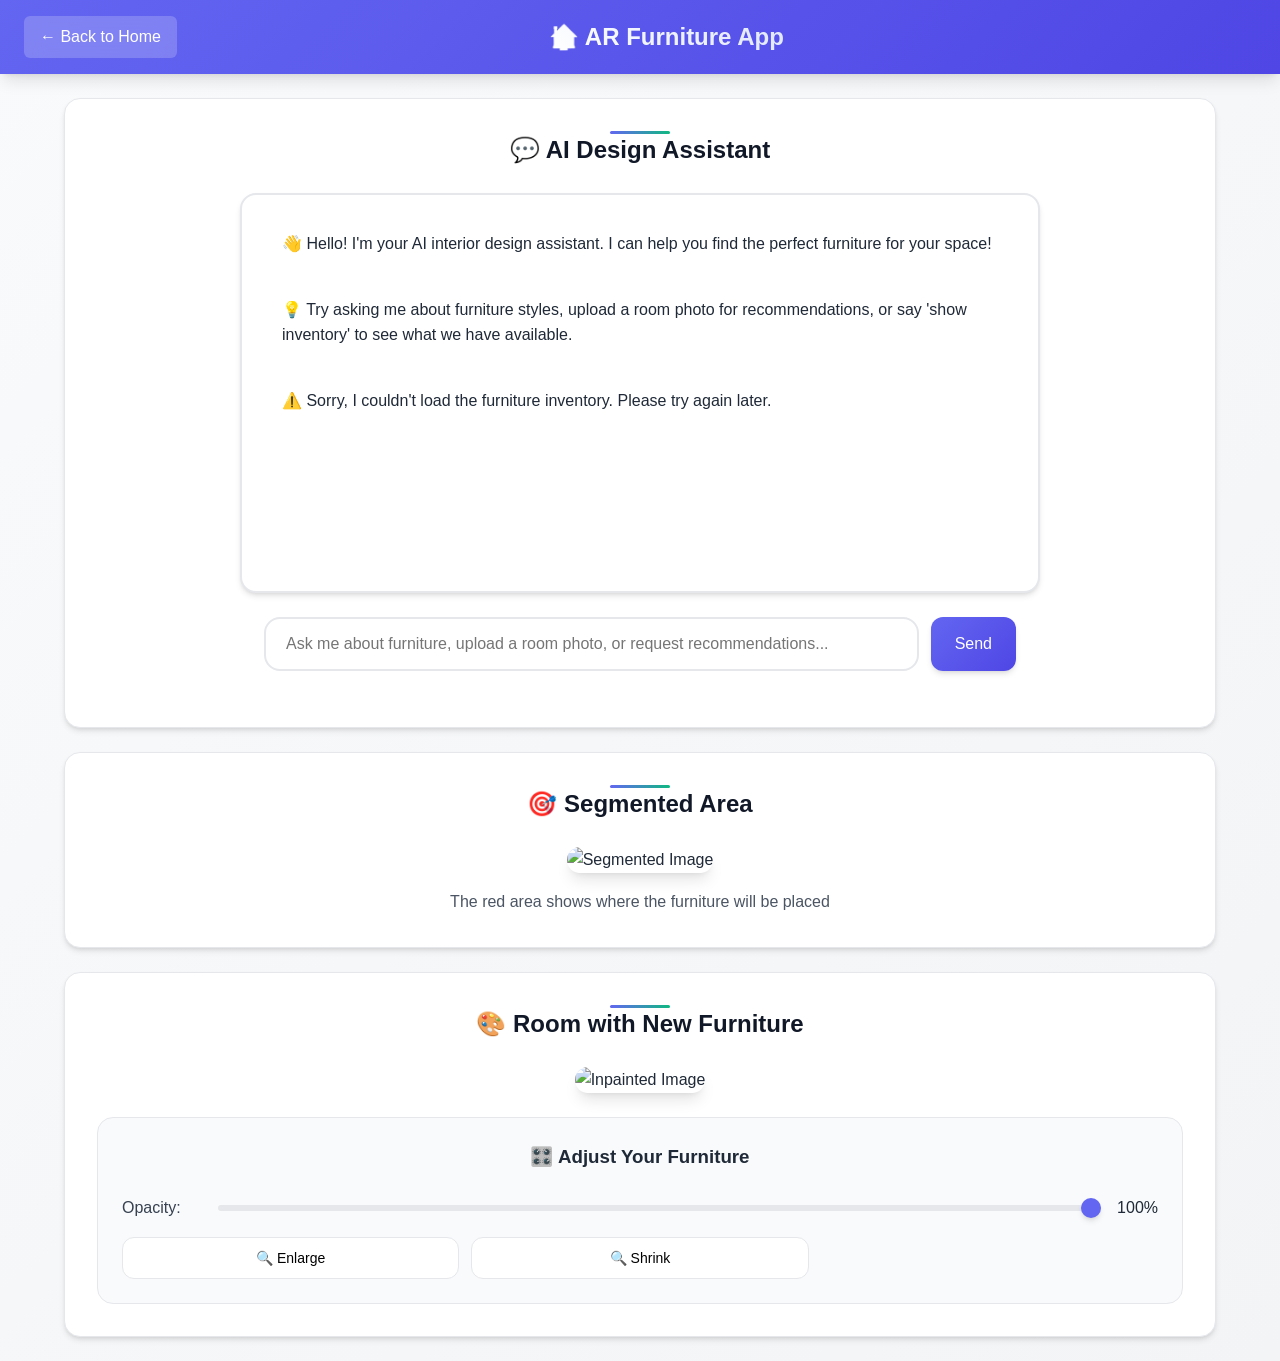
==== frontend/index.html @ a4b72bb0 "Initial commit: AR Furniture App (backend + frontend + docs)" ====
<!DOCTYPE html>
<html lang="en">
<head>
    <meta charset="UTF-8">
    <meta name="viewport" content="width=device-width, initial-scale=1.0">
    <title>AR Furniture App - Smart Interior Design</title>
    <!-- External Libraries -->
    <script src="https://cdnjs.cloudflare.com/ajax/libs/fabric.js/5.3.0/fabric.min.js"></script>
    <script src="https://cdn.jsdelivr.net/npm/qrcode@1.5.1/build/qrcode.min.js"></script>
    <script type="module" src="https://unpkg.com/@google/model-viewer/dist/model-viewer.min.js"></script>
    <!-- Custom Styles -->
    <link rel="stylesheet" href="styles.css">
    <!-- Favicon -->
    <link rel="icon" type="image/svg+xml" href="data:image/svg+xml,<svg xmlns='http://www.w3.org/2000/svg' viewBox='0 0 100 100'><text y='.9em' font-size='90'>🏠</text></svg>">
</head>
<body>
    <!-- Header -->
    <header>
        <a href="home.html" style="color: white; text-decoration: none; padding: 8px 16px; background: rgba(255,255,255,0.2); border-radius: 6px; font-weight: 500;">
            ← Back to Home
        </a>
        <h1>🏠 AR Furniture App</h1>
        <div style="width: 100px;"></div>
    </header>
    <!-- Main Container -->
    <div class="container">
        <!-- Chat Section -->
        <section class="section">
            <h2>💬 AI Design Assistant</h2>
    <div id="chatbox"></div>
            <div class="chat-input-container">
                <input type="text" id="userInput" placeholder="Ask me about furniture, upload a room photo, or request recommendations..." onkeypress="handleKeyPress(event)">
                <button class="btn btn-primary" onclick="sendMessage()">
                    <span>Send</span>
                </button>
    </div>
        </section>
        <!-- Furniture Inventory -->
        <section id="inventory-container" class="section" style="display: none;">
            <h2>🛋️ Our Furniture Collection</h2>
        <div id="inventory-items"></div>
        </section>
        <!-- Image Upload Section -->
        <section id="image-upload-section" class="section">
            <h2>📸 Upload Your Room</h2>
            <p class="text-center mb-6" style="color: var(--gray-600); font-size: var(--font-size-lg);">
                Upload a photo of your room to get personalized furniture recommendations
            </p>
        <div id="canvas-container">
            <canvas id="main-canvas"></canvas>
            <input type="file" id="imageUpload" accept="image/*" style="display: none;" onchange="loadImageToCanvas(event)">
                <div id="toolbar" style="display: none;">
                    <button onclick="enableBrushTool()" title="Draw mask with brush">
                        🖌️ Brush
                    </button>
                    <button onclick="enableRectangleSelection()" title="Select rectangular area">
                        ⬛ Rectangle
                    </button>
                    <button onclick="enableEraser()" title="Erase parts of mask">
                        🩹 Eraser
                    </button>
                    <button onclick="undoLastAction()" title="Undo last action">
                        ↩️ Undo
                    </button>
                    <button onclick="confirmMask()" title="Confirm and process mask">
                        ✅ Confirm
                    </button>
                    <button onclick="clearMask()" title="Clear all masks">
                        ❌ Clear
                    </button>
                </div>
            </div>
            <div class="text-center mt-4">
                <p style="color: var(--gray-500); font-size: var(--font-size-sm);">
                    Click on the canvas area to upload an image, then use the tools to mark the furniture area you want to replace
                </p>
            </div>
        </section>
        <!-- Suggested Furniture Section -->
        <section id="suggested-furniture-section" class="section">
            <h2>✨ Recommended Furniture</h2>
            <div class="furniture-preview">
                <div>
                    <img id="suggestedFurnitureImage" src="" alt="Suggested Furniture" class="furniture-image">
                </div>
                <div class="furniture-info">
                    <h3 id="suggestedFurnitureName"></h3>
                    <div class="price" id="suggestedFurniturePrice"></div>
                    <div class="description" id="suggestedFurnitureScore" style="margin-top:6px;color:var(--gray-600);"></div>
                    <div class="description" id="suggestedFurnitureDescription"></div>
                    <div class="action-buttons">
                        <button class="btn btn-secondary" onclick="handleUserResponse('yes')">
                            👍 Yes, I like it!
                        </button>
                        <button class="btn btn-outline" onclick="handleUserResponse('no')">
                            👎 Show me another
                        </button>
            </div>
        </div>
    </div>
        </section>
        <!-- Segmented Image Section -->
        <section id="segmented-image-section" class="section">
            <h2>🎯 Segmented Area</h2>
            <div class="text-center">
                <img id="segmentedImage" src="" alt="Segmented Image" class="furniture-image">
                <p class="mt-4" style="color: var(--gray-600);">
                    The red area shows where the furniture will be placed
                </p>
        </div>
        </section>
        <!-- Inpainted Image Section -->
        <section id="inpainted-image-section" class="section">
            <h2>🎨 Room with New Furniture</h2>
            <div class="text-center">
                <img id="inpaintedImage" src="" alt="Inpainted Image" class="furniture-image">
    </div>
            <!-- Controls -->
            <div id="controls">
                <h3 style="text-align: center; margin-bottom: var(--spacing-6); color: var(--gray-800);">
                    🎛️ Adjust Your Furniture
                </h3>
                <div class="control-group">
                    <label for="opacity">Opacity:</label>
                    <input type="range" id="opacity" min="0" max="1" step="0.1" value="1" oninput="updateOpacity()">
                    <span id="opacityValue">100%</span>
    </div>
                <div class="control-buttons">
                    <button onclick="resizeSofa(1.1)" title="Make larger">
                        🔍 Enlarge
                    </button>
                    <button onclick="resizeSofa(0.9)" title="Make smaller">
                        🔍 Shrink
                    </button>
            </div>
        </div>
        </section>
        <!-- AR Viewer Section -->
        <section id="ar-viewer" class="section">
            <h2>📱 View in AR</h2>
            <p class="text-center mb-6" style="color: var(--gray-600); font-size: var(--font-size-lg);">
                Experience your furniture in augmented reality
            </p>
        <model-viewer
            id="ar-model"
            src=""
            ar
            ar-modes="scene-viewer quick-look"
            camera-controls
            auto-rotate
            shadow-intensity="1"
            environment-image="neutral"
            exposure="1.5"
            style="width: 100%; height: 500px; border-radius: var(--radius-xl);">
            <div class="loading" slot="poster"></div>
        </model-viewer>
            <div class="text-center mt-6">
                <button class="btn btn-primary" onclick="showQRCode()">
                    📱 Generate QR Code for Mobile AR
                </button>
            </div>
        </section>
    </div>
    <!-- QR Code Modal -->
    <div id="qr-modal">
        <div id="qr-container">
            <h3>📱 Scan with Your Phone</h3>
            <div style="background: var(--gray-100); padding: var(--spacing-4); border-radius: var(--radius-lg); margin-bottom: var(--spacing-4);">
                <p style="color: var(--gray-700); font-size: var(--font-size-sm); margin-bottom: var(--spacing-2);">
                    <strong>📱 For Android:</strong> Open your camera app and point it at the QR code
                </p>
                <p style="color: var(--gray-700); font-size: var(--font-size-sm); margin-bottom: var(--spacing-2);">
                    <strong>📱 For iPhone:</strong> Open Safari and scan with camera, or use Quick Look
                </p>
                        <p style="color: var(--gray-600); font-size: var(--font-size-xs);">
                            💡 Make sure your phone is on the same Wi-Fi network as this computer
                        </p>
                        <div style="background: white; padding: var(--spacing-3); border-radius: var(--radius-md); margin: var(--spacing-3) 0;">
                            <p style="color: var(--gray-700); font-size: var(--font-size-sm); margin-bottom: var(--spacing-2);">
                                <strong>🔗 Alternative:</strong> Open this link directly on your phone:
                            </p>
                            <div id="direct-ar-link" style="word-break: break-all; color: var(--primary-color); font-size: var(--font-size-xs);">
                                Loading...
                            </div>
                        </div>
            </div>
            <div id="qr-code"></div>
            <button class="btn btn-primary" id="close-qr" onclick="closeQRCode()" style="margin-top: var(--spacing-4);">
                Close
            </button>
        </div>
    </div>
    <!-- Loading Overlay -->
    <div id="loading-overlay" style="display: none; position: fixed; top: 0; left: 0; width: 100%; height: 100%; background: rgba(0,0,0,0.8); z-index: 9999; justify-content: center; align-items: center;">
        <div style="background: white; padding: var(--spacing-8); border-radius: var(--radius-xl); text-align: center;">
            <div class="loading" style="margin: 0 auto var(--spacing-4);"></div>
            <p style="color: var(--gray-700); font-weight: 500;">Processing your request...</p>
        </div>
    </div>
    <!-- JavaScript -->
    <script>
        // Configuration
        const host = window.location.hostname || '127.0.0.1';
        const backendUrl = `http://${host}:8000`;
        // Global variables
        let fabricCanvas;
        let selectedFurniture = "";
        let sortedSofas = [];
        let sofaDetails = {};
        // Initialize the app
        document.addEventListener('DOMContentLoaded', function() {
            initializeApp();
        });
        async function initializeApp() {
            // Initialize chatbot
            addChatbotMessage("👋 Hello! I'm your AI interior design assistant. I can help you find the perfect furniture for your space!");
            addChatbotMessage("💡 Try asking me about furniture styles, upload a room photo for recommendations, or say 'show inventory' to see what we have available.");
            // Load initial furniture data
            await loadInitialFurnitureData();
            // Set up canvas click handler
            document.getElementById("main-canvas").addEventListener("click", function() {
                document.getElementById("imageUpload").click();
            });
            // Set up opacity slider
            const opacitySlider = document.getElementById("opacity");
            const opacityValue = document.getElementById("opacityValue");
            opacitySlider.addEventListener('input', function() {
                opacityValue.textContent = Math.round(this.value * 100) + '%';
            });
        }
        // Load initial furniture data
        async function loadInitialFurnitureData() {
            try {
                showLoading(true);
                const response = await fetch(`${backendUrl}/get-initial-furniture`);
                if (!response.ok) throw new Error('Failed to load furniture data');
                const data = await response.json();
                window.sofaDetails = data.sofa_details;
                console.log("Initial furniture data loaded:", window.sofaDetails);
                // Don't auto-display inventory - only show when user requests it
            } catch (error) {
                console.error("Error loading initial furniture data:", error);
                addChatbotMessage("⚠️ Sorry, I couldn't load the furniture inventory. Please try again later.");
            } finally {
                showLoading(false);
            }
        }
        // Show/hide loading overlay
        function showLoading(show) {
            document.getElementById('loading-overlay').style.display = show ? 'flex' : 'none';
        }
        // Load image to canvas
        async function loadImageToCanvas(event) {
            const file = event.target.files[0];
            if (!file) return;
            showLoading(true);
            addChatbotMessage("📸 Processing your room image...");
            const reader = new FileReader();
            reader.onload = async function(e) {
                const imgObj = new Image();
                imgObj.src = e.target.result;
                imgObj.onload = function() {
                    initializeCanvas(imgObj);
                };
                let formData = new FormData();
                formData.append("file", file);
                try {
                    const response = await fetch(`${backendUrl}/upload/`, {
                        method: "POST",
                        body: formData,
                    });
                    if (!response.ok) {
                        throw new Error(`HTTP error! Status: ${response.status}`);
                    }
                    const result = await response.json();
                    console.log("Backend Response:", result);
                    window.sortedSofas = result.sorted_sofas;
                    window.sofaDetails = result.sofa_details;
                    if (result.suggested_furniture) {
                        displaySuggestedFurniture(result.suggested_furniture);
                        addChatbotMessage(`🎯 Perfect! I found a great match: ${result.suggested_furniture.name}`);
                        addChatbotMessage(`💡 ${result.suggested_furniture.reason}`);
                        addChatbotMessage("❓ Do you like this recommendation? Click 'Yes' to proceed or 'No' to see alternatives.");
                    } else {
                        addChatbotMessage("😔 I couldn't find a suitable furniture match. Please try uploading a different room image.");
                    }
                } catch (error) {
                    console.error("Upload failed:", error);
                    addChatbotMessage("❌ Image upload failed. Please try again with a different image.");
                } finally {
                    showLoading(false);
                }
            };
            reader.readAsDataURL(file);
        }
        // Display suggested furniture
        function displaySuggestedFurniture(furniture) {
            document.getElementById("suggestedFurnitureName").textContent = furniture.name;
            document.getElementById("suggestedFurnitureImage").src = furniture.thumbnail;
            document.getElementById("suggestedFurniturePrice").textContent = `$${furniture.price}`;
            if (typeof furniture.similarity_score !== 'undefined') {
                const pct = Math.round(Math.max(0, Math.min(1, furniture.similarity_score)) * 100);
                document.getElementById("suggestedFurnitureScore").textContent = `Match score: ${pct}%`;
            } else if (furniture.score !== undefined) {
                // from cosine recommender results
                const pct = Math.round(Math.max(0, Math.min(1, furniture.score)) * 100);
                document.getElementById("suggestedFurnitureScore").textContent = `Match score: ${pct}%`;
            } else {
                document.getElementById("suggestedFurnitureScore").textContent = "";
            }
            document.getElementById("suggestedFurnitureDescription").textContent = furniture.description;
            document.getElementById("suggested-furniture-section").style.display = 'block';
        }
        // Initialize Fabric.js canvas
        function initializeCanvas(imageObj) {
            const canvasElement = document.getElementById("main-canvas");
            if (!fabricCanvas) {
                fabricCanvas = new fabric.Canvas("main-canvas", {
                    isDrawingMode: false,
                    backgroundColor: "white",
                });
            } else {
                fabricCanvas.clear();
            }
            let maxCanvasWidth = 800;
            let maxCanvasHeight = 600;
            fabricCanvas.setWidth(maxCanvasWidth);
            fabricCanvas.setHeight(maxCanvasHeight);
            let scaleFactor = Math.min(
                maxCanvasWidth / imageObj.width,
                maxCanvasHeight / imageObj.height
            );
            let scaledWidth = imageObj.width * scaleFactor;
            let scaledHeight = imageObj.height * scaleFactor;
            const fabricImage = new fabric.Image(imageObj, {
                left: (maxCanvasWidth - scaledWidth) / 2,
                top: (maxCanvasHeight - scaledHeight) / 2,
                scaleX: scaleFactor,
                scaleY: scaleFactor,
                selectable: false,
                evented: false,
            });
            fabricCanvas.add(fabricImage);
            fabricCanvas.renderAll();
            document.getElementById("toolbar").style.display = "flex";
            addChatbotMessage("✅ Image loaded! Use the tools above to mark the furniture area you want to replace.");
        }
        // Canvas tools
        function enableBrushTool() {
            if (!fabricCanvas) return;
            fabricCanvas.isDrawingMode = true;
            fabricCanvas.freeDrawingBrush.width = 10;
            fabricCanvas.freeDrawingBrush.color = "red";
            updateToolbarActive('brush');
        }
        function enableRectangleSelection() {
            if (!fabricCanvas) return;
            fabricCanvas.isDrawingMode = false;
            let rect, isDrawing = false;
            fabricCanvas.on('mouse:down', function(o) {
                const pointer = fabricCanvas.getPointer(o.e);
                isDrawing = true;
                rect = new fabric.Rect({
                    left: pointer.x,
                    top: pointer.y,
                    width: 0,
                    height: 0,
                    fill: "rgba(255, 0, 0, 0.5)",
                    stroke: "red",
                    strokeWidth: 2,
                    selectable: false,
                });
                fabricCanvas.add(rect);
            });
            fabricCanvas.on('mouse:move', function(o) {
                if (!isDrawing || !rect) return;
                const pointer = fabricCanvas.getPointer(o.e);
                rect.set({
                    width: pointer.x - rect.left,
                    height: pointer.y - rect.top,
                });
                fabricCanvas.renderAll();
            });
            fabricCanvas.on('mouse:up', function() {
                isDrawing = false;
            });
            updateToolbarActive('rectangle');
        }
        function enableEraser() {
            if (!fabricCanvas) return;
            fabricCanvas.isDrawingMode = true;
            fabricCanvas.freeDrawingBrush.width = 20;
            fabricCanvas.freeDrawingBrush.color = "white";
            updateToolbarActive('eraser');
        }
        function clearMask() {
            if (fabricCanvas) {
                const backgroundImage = fabricCanvas.getObjects().find(obj => obj.type === "image");
                fabricCanvas.clear();
                if (backgroundImage) {
                    fabricCanvas.add(backgroundImage);
                }
            }
            addChatbotMessage("🧹 Mask cleared! You can now draw a new selection.");
        }
        function updateToolbarActive(tool) {
            // Remove active class from all buttons
            document.querySelectorAll('#toolbar button').forEach(btn => {
                btn.classList.remove('active');
            });
            // Add active class to current tool (if needed)
        }
        // Handle user response
        function handleUserResponse(response) {
            if (response === "yes") {
                if (window.currentMask) {
                    addChatbotMessage("🎨 Great choice! Now applying the furniture to your room...");
                    inpaintImage();
                } else {
                    addChatbotMessage("🎨 Great choice! Now please draw a mask over the furniture area you want to replace and click 'Confirm'.");
                    enableRectangleSelection();
                }
            } else {
                getNextBestFurniture();
            }
        }
        // Get next best furniture
        function getNextBestFurniture() {
            if (window.sortedSofas && window.sortedSofas.length > 0) {
                // rotate the list so we cycle through all items endlessly
                const first = window.sortedSofas.shift();
                window.sortedSofas.push(first);
                const nextFurniture = window.sortedSofas[0][0];
                const nextScore = window.sortedSofas[0][1];
                const sofaName = nextFurniture.replace(".png", "");
                const sofaInfo = window.sofaDetails[sofaName];
                displaySuggestedFurniture({
                    name: sofaName,
                    thumbnail: `http://${host}:8000/thumbnails/${nextFurniture}`,
                    price: sofaInfo.price,
                    description: sofaInfo.description,
                    score: typeof nextScore === 'number' ? nextScore : undefined
                });
                  addChatbotMessage(`🔄 How about this one: ${sofaName}?`);
                addChatbotMessage("❓ Do you like this alternative?");
            } else {
                addChatbotMessage("😔 That's all the furniture options I have for now. Please try uploading a different room image for more suggestions.");
            }
        }
        // Confirm mask and segment
        async function confirmMask() {
            const maskDataURL = fabricCanvas.toDataURL("image/png");
            addChatbotMessage("🔍 Processing segmentation...");
            showLoading(true);
            try {
                const response = await fetch(`${backendUrl}/segment/`, {
                    method: "POST",
                    headers: { "Content-Type": "application/json" },
                    body: JSON.stringify({ mask_base64: maskDataURL })
                });
                const result = await response.json();
                if (result.mask) {
                    addChatbotMessage("✅ Segmentation successful!");
                    document.getElementById("segmentedImage").src = `data:image/png;base64,${result.segmented_image}`;
                    document.getElementById("segmented-image-section").style.display = 'block';
                    // Store the mask for later use in inpainting
                    window.currentMask = result.mask;
                    addChatbotMessage("🎯 Perfect! The segmented area is ready. Now click 'Yes' on the furniture recommendation to apply it to your room!");
                } else {
                    addChatbotMessage("❌ Segmentation failed. Please try drawing the mask again.");
                }
            } catch (error) {
                console.error("Error during segmentation:", error);
                addChatbotMessage("❌ Segmentation error. Please try again.");
            } finally {
                showLoading(false);
            }
        }
        // Inpaint image
        async function inpaintImage() {
            if (!window.sortedSofas || window.sortedSofas.length === 0) {
                addChatbotMessage("❌ No furniture suggestion found. Please try again.");
                return;
            }
            showLoading(true);
            let suggestedFurniture = window.sortedSofas[0][0].replace(".png", "");
            let formData = new FormData();
            formData.append("suggested_furniture", suggestedFurniture);
            try {
                const response = await fetch(`${backendUrl}/inpainting-image`, {
                    method: "POST",
                    body: formData,
                });
                if (!response.ok) {
                    throw new Error(`HTTP error! Status: ${response.status}`);
                }
                const data = await response.json();
                if (data.image) {
                    document.getElementById("inpaintedImage").src = `data:image/png;base64,${data.image}`;
                    document.getElementById("inpainted-image-section").style.display = 'block';
                    addChatbotMessage("🎉 Perfect! Your room has been updated with the new furniture!");
                    // Set up AR viewer
                    const arModel = document.getElementById("ar-model");
                    arModel.src = `http://${host}:8000/furniture/${suggestedFurniture}.glb`;
                    document.getElementById("ar-viewer").style.display = 'block';
                    addChatbotMessage("📱 You can now view the furniture in AR using the 3D viewer below!");
                } else {
                    addChatbotMessage("❌ Furniture placement failed. Please try again.");
                }
            } catch (error) {
                console.error("Error during inpainting:", error);
                addChatbotMessage("❌ Something went wrong. Please try again.");
            } finally {
                showLoading(false);
            }
        }
        // Function to get local IP address
        async function getLocalIP() {
            return new Promise((resolve) => {
                const pc = new RTCPeerConnection({
                    iceServers: [{ urls: 'stun:stun.l.google.com:19302' }]
                });
                pc.createDataChannel('');
                pc.createOffer().then(offer => pc.setLocalDescription(offer));
                pc.onicecandidate = (ice) => {
                    if (ice && ice.candidate && ice.candidate.candidate) {
                        // Only match IPv4 addresses (avoid IPv6 for URL compatibility)
                        const ipMatch = ice.candidate.candidate.match(/([0-9]{1,3}\.[0-9]{1,3}\.[0-9]{1,3}\.[0-9]{1,3})/);
                        if (ipMatch) {
                            const ip = ipMatch[1];
                            if (ip.startsWith('192.168.') || ip.startsWith('10.') || ip.startsWith('172.')) {
                                pc.close();
                                resolve(ip);
                            }
                        }
                    }
                };
                setTimeout(() => resolve('127.0.0.1'), 3000); // fallback
            });
        }
        // Show QR code for AR
        async function showQRCode() {
            const modelViewer = document.querySelector('model-viewer');
            if (!modelViewer || !modelViewer.src) {
                addChatbotMessage("❌ No furniture selected for AR viewing.");
                return;
            }
            // Show modal immediately
            document.getElementById('qr-modal').style.display = 'flex';
            const qrCodeElement = document.getElementById('qr-code');
            qrCodeElement.innerHTML = '<div class="loading" style="margin: 0 auto;"></div>';
            // Use the correct IP address for mobile access
            const localIP = '192.168.0.7'; // Fixed IP address
            let fileUrl = modelViewer.src;
            // Replace any localhost/127.0.0.1 with the actual IP address
            if (fileUrl.includes('127.0.0.1') || fileUrl.includes('localhost')) {
                fileUrl = fileUrl.replace(/127\.0\.0\.1|localhost/g, localIP);
            }
            console.log("Using IP for QR:", localIP);
            console.log("File URL for QR:", fileUrl);
            console.log("QRCode library available:", typeof QRCode !== 'undefined');
            // Create AR viewer URL instead of direct GLB URL
            const modelName = fileUrl.split('/').pop().replace('.glb', '');
            const arViewerUrl = `http://${localIP}:3000/ar-viewer.html?model=${modelName}`;
            // Update the direct link display
            document.getElementById('direct-ar-link').innerHTML = `
                <a href="${arViewerUrl}" target="_blank" style="color: var(--primary-color);">
                    ${arViewerUrl}
                </a>
            `;
            // Use Google Scene Viewer for direct AR access
            const modelUrl = encodeURIComponent(fileUrl);
            const intentUrl = `https://arvr.google.com/scene-viewer/1.0?file=${modelUrl}&mode=ar_only`;
            console.log("QR Code URL:", intentUrl);
            console.log("Generating QR for URL:", intentUrl);
            // Try multiple QR code generation methods
            try {
                // Method 1: Try toCanvas
                QRCode.toCanvas(qrCodeElement, intentUrl, { 
                    width: 200,
                    margin: 2,
                    color: {
                        dark: '#000000',
                        light: '#FFFFFF'
                    },
                    errorCorrectionLevel: 'M'
                }, function(error) {
                    if (error) {
                        console.error("Canvas QR generation failed:", error);
                        // Method 2: Try toDataURL
                        QRCode.toDataURL(intentUrl, { 
                            width: 200,
                            margin: 2,
                            color: {
                                dark: '#000000',
                                light: '#FFFFFF'
                            },
                            errorCorrectionLevel: 'M'
                        }, function(err, url) {
                            if (err) {
                                console.error("DataURL QR generation failed:", err);
                                // Method 3: Fallback to image URL
                                qrCodeElement.innerHTML = `
                                    <div style="text-align: center; color: var(--danger-color); padding: 20px;">
                                        <p>❌ QR code generation failed</p>
                                        <p style="font-size: 0.9em; margin-top: 10px;">
                                            Try scanning this URL with your phone's camera:<br>
                                            <a href="${intentUrl}" target="_blank" style="color: var(--primary-color); word-break: break-all;">${intentUrl}</a>
                                        </p>
                                        <p style="font-size: 0.9em; margin-top: 10px;">
                                            Or open this link directly on your phone:<br>
                                            <a href="${arViewerUrl}" target="_blank" style="color: var(--primary-color); word-break: break-all;">${arViewerUrl}</a>
                                        </p>
                                        <p style="font-size: 0.9em; margin-top: 10px;">
                                            <strong>Alternative:</strong> Use an online QR generator:<br>
                                            <a href="https://www.qr-code-generator.com/" target="_blank" style="color: var(--primary-color);">QR Code Generator</a>
                                        </p>
                                    </div>
                                `;
                            } else {
                                console.log("DataURL QR generated successfully");
                                qrCodeElement.innerHTML = `<img src="${url}" alt="QR Code" style="max-width: 200px; height: auto;">`;
                            }
                        });
                    } else {
                        console.log("Canvas QR code generated successfully");
                    }
                });
            } catch (e) {
                console.error("QR generation exception:", e);
                qrCodeElement.innerHTML = `
                    <div style="text-align: center; color: var(--danger-color); padding: 20px;">
                        <p>❌ QR code library error</p>
                        <p style="font-size: 0.9em; margin-top: 10px;">
                            Try scanning this URL with your phone's camera:<br>
                            <a href="${intentUrl}" target="_blank" style="color: var(--primary-color); word-break: break-all;">${intentUrl}</a>
                        </p>
                        <p style="font-size: 0.9em; margin-top: 10px;">
                            Or open this link directly on your phone:<br>
                            <a href="${arViewerUrl}" target="_blank" style="color: var(--primary-color); word-break: break-all;">${arViewerUrl}</a>
                        </p>
                    </div>
                `;
            }
        }
        // Close QR code modal
        function closeQRCode() {
            document.getElementById('qr-modal').style.display = 'none';
        }
        // Send message to chatbot
        async function sendMessage() {
            const userInput = document.getElementById("userInput");
            const message = userInput.value.trim();
            if (!message) return;
              // Display user message
              addChatbotMessage(`You: ${message}`);
            userInput.value = "";
            try {
                showLoading(true);
                const response = await fetch(`${backendUrl}/chat`, {
                    method: "POST",
                    headers: { "Content-Type": "application/json" },
                    body: JSON.stringify({ message: message })
                });
                if (!response.ok) {
                    throw new Error(`HTTP error! Status: ${response.status}`);
                }
                  const result = await response.json();
                  addChatbotMessage(`Assistant: ${result.message}`);
                // Handle inventory display with fallback
                if (result.inventory && result.inventory.length > 0) {
                    displayFurnitureInventory(result.inventory);
                    document.getElementById("inventory-container").style.display = 'block';
                } else if (window.sofaDetails && Object.keys(window.sofaDetails).length > 0) {
                    const inventory = Object.keys(window.sofaDetails).map(key => ({
                        name: window.sofaDetails[key].name,
                        thumbnail: `http://${host}:8000/thumbnails/${key}.png`,
                        price: window.sofaDetails[key].price,
                        description: window.sofaDetails[key].description
                    }));
                    displayFurnitureInventory(inventory);
                    document.getElementById("inventory-container").style.display = 'block';
                }
                // Show upload section for furniture-related queries
                const furnitureKeywords = ['sofa', 'chair', 'table', 'furniture', 'couch', 'bed', 'desk', 'room', 'upload', 'photo'];
                const isFurnitureRequest = furnitureKeywords.some(keyword => 
                    message.toLowerCase().includes(keyword) || 
                    result.message.toLowerCase().includes(keyword)
                );
                if (isFurnitureRequest) {
                    document.getElementById("image-upload-section").style.display = 'block';
                    setTimeout(() => {
                        addChatbotMessage("📸 Upload a photo of your room to get personalized recommendations!");
                    }, 500);
                }
            } catch (error) {
                console.error("Error sending message:", error);
                addChatbotMessage("❌ Sorry, something went wrong. Please try again.");
            } finally {
                showLoading(false);
            }
        }
        // Handle Enter key press
        function handleKeyPress(event) {
            if (event.key === "Enter") {
                sendMessage();
            }
        }
        // Display furniture inventory
        function displayFurnitureInventory(inventory) {
            const inventoryContainer = document.getElementById("inventory-items");
            inventoryContainer.innerHTML = "";
            if (!inventory || inventory.length === 0) {
                inventoryContainer.innerHTML = "<p style='text-align: center; color: var(--gray-500);'>No furniture items available at the moment.</p>";
                return;
            }
            inventory.forEach(item => {
                const itemDiv = document.createElement("div");
                itemDiv.className = "furniture-item";
                const img = document.createElement("img");
                img.src = item.thumbnail;
                img.alt = item.name;
                img.className = "thumbnail";
                const name = document.createElement("div");
                name.className = "furniture-name";
                name.textContent = item.name;
                const price = document.createElement("div");
                price.className = "furniture-price";
                price.textContent = `$${item.price}`;
                const desc = document.createElement("div");
                desc.className = "furniture-desc";
                desc.textContent = item.description;
                desc.style.display = "none";
                img.onclick = () => {
                    selectedFurniture = item.name;
                      addChatbotMessage(`✅ You selected: ${item.name}`);
                      addChatbotMessage(`💰 ${item.name} costs $${item.price}. ${item.description}`);
                    desc.style.display = desc.style.display === "none" ? "block" : "none";
                };
                itemDiv.appendChild(img);
                itemDiv.appendChild(name);
                itemDiv.appendChild(price);
                itemDiv.appendChild(desc);
                inventoryContainer.appendChild(itemDiv);
            });
        }
        // Add chatbot message
        function addChatbotMessage(message) {
            const chatbox = document.getElementById("chatbox");
            const newMessage = document.createElement("p");
            newMessage.innerHTML = message;
            chatbox.appendChild(newMessage);
            chatbox.scrollTop = chatbox.scrollHeight;
        }
        // Image manipulation functions
        function updateOpacity() {
            const opacity = document.getElementById("opacity").value;
            document.getElementById("inpaintedImage").style.opacity = opacity;
        }
        function moveSofa(x, y) {
            const inpaintedImage = document.getElementById("inpaintedImage");
            const currentLeft = parseFloat(inpaintedImage.style.left) || 0;
            const currentTop = parseFloat(inpaintedImage.style.top) || 0;
            inpaintedImage.style.left = `${currentLeft + x}px`;
            inpaintedImage.style.top = `${currentTop + y}px`;
        }
        function resizeSofa(scale) {
            const inpaintedImage = document.getElementById("inpaintedImage");
            const currentWidth = parseFloat(inpaintedImage.style.width) || inpaintedImage.width;
            const currentHeight = parseFloat(inpaintedImage.style.height) || inpaintedImage.height;
            inpaintedImage.style.width = `${currentWidth * scale}px`;
            inpaintedImage.style.height = `${currentHeight * scale}px`;
        }
        // Undo last action (placeholder)
        function undoLastAction() {
            if (fabricCanvas) {
                fabricCanvas.undo();
            }
        }
        // Quick action: Show Inventory button
        (function injectShowInventoryButton() {
            const invSection = document.getElementById('inventory-container');
            const header = invSection.querySelector('h2');
            const btn = document.createElement('button');
            btn.className = 'btn btn-outline';
            btn.style.marginLeft = '12px';
            btn.textContent = 'Show Inventory';
            btn.onclick = async () => {
                // Try to fetch fresh inventory
                try {
                    const res = await fetch(`${backendUrl}/get-initial-furniture`);
                    if (res.ok) {
                        const data = await res.json();
                        const items = (data && Array.isArray(data.inventory) && data.inventory.length)
                          ? data.inventory
                          : Object.keys(window.sofaDetails || {}).map(key => ({
                                name: window.sofaDetails[key].name,
                                thumbnail: `http://${host}:8000/thumbnails/${key}.png`,
                                price: window.sofaDetails[key].price,
                                description: window.sofaDetails[key].description
                            }));
                        displayFurnitureInventory(items);
                        invSection.style.display = 'block';
                    }
                } catch (_) {
                    // fallback to local sofaDetails
                    const items = Object.keys(window.sofaDetails || {}).map(key => ({
                        name: window.sofaDetails[key].name,
                        thumbnail: `http://${host}:8000/thumbnails/${key}.png`,
                        price: window.sofaDetails[key].price,
                        description: window.sofaDetails[key].description
                    }));
                    displayFurnitureInventory(items);
                    invSection.style.display = 'block';
                }
            };
            header.appendChild(btn);
        })();
    </script>
</body>
</html>
---- frontend/styles.css ----
/* Modern CSS Reset and Base Styles */
* {
    margin: 0;
    padding: 0;
    box-sizing: border-box;
}

:root {
    /* Modern Color Palette */
    --primary-color: #6366f1;
    --primary-dark: #4f46e5;
    --primary-light: #a5b4fc;
    --secondary-color: #10b981;
    --secondary-dark: #059669;
    --accent-color: #f59e0b;
    --danger-color: #ef4444;
    --warning-color: #f59e0b;
    --success-color: #10b981;
    
    /* Neutral Colors */
    --gray-50: #f9fafb;
    --gray-100: #f3f4f6;
    --gray-200: #e5e7eb;
    --gray-300: #d1d5db;
    --gray-400: #9ca3af;
    --gray-500: #6b7280;
    --gray-600: #4b5563;
    --gray-700: #374151;
    --gray-800: #1f2937;
    --gray-900: #111827;
    
    /* Typography */
    --font-family: 'Inter', -apple-system, BlinkMacSystemFont, 'Segoe UI', Roboto, sans-serif;
    --font-size-xs: 0.75rem;
    --font-size-sm: 0.875rem;
    --font-size-base: 1rem;
    --font-size-lg: 1.125rem;
    --font-size-xl: 1.25rem;
    --font-size-2xl: 1.5rem;
    --font-size-3xl: 1.875rem;
    --font-size-4xl: 2.25rem;
    
    /* Spacing */
    --spacing-1: 0.25rem;
    --spacing-2: 0.5rem;
    --spacing-3: 0.75rem;
    --spacing-4: 1rem;
    --spacing-5: 1.25rem;
    --spacing-6: 1.5rem;
    --spacing-8: 2rem;
    --spacing-10: 2.5rem;
    --spacing-12: 3rem;
    --spacing-16: 4rem;
    
    /* Border Radius */
    --radius-sm: 0.375rem;
    --radius-md: 0.5rem;
    --radius-lg: 0.75rem;
    --radius-xl: 1rem;
    --radius-2xl: 1.5rem;
    
    /* Shadows */
    --shadow-sm: 0 1px 2px 0 rgb(0 0 0 / 0.05);
    --shadow-md: 0 4px 6px -1px rgb(0 0 0 / 0.1), 0 2px 4px -2px rgb(0 0 0 / 0.1);
    --shadow-lg: 0 10px 15px -3px rgb(0 0 0 / 0.1), 0 4px 6px -4px rgb(0 0 0 / 0.1);
    --shadow-xl: 0 20px 25px -5px rgb(0 0 0 / 0.1), 0 8px 10px -6px rgb(0 0 0 / 0.1);
    
    /* Transitions */
    --transition-fast: 150ms ease-in-out;
    --transition-normal: 250ms ease-in-out;
    --transition-slow: 350ms ease-in-out;
}

/* Import Google Fonts */
@import url('https://fonts.googleapis.com/css2?family=Inter:wght@300;400;500;600;700&display=swap');

/* Base Styles */
body {
    font-family: var(--font-family);
    font-size: var(--font-size-base);
    line-height: 1.6;
    color: var(--gray-800);
    background: linear-gradient(135deg, var(--gray-50) 0%, var(--gray-100) 100%);
    min-height: 100vh;
}

/* Header Styles */
header {
    background: linear-gradient(135deg, var(--primary-color) 0%, var(--primary-dark) 100%);
    padding: var(--spacing-4) var(--spacing-6);
    display: flex;
    justify-content: space-between;
    align-items: center;
    color: white;
    box-shadow: var(--shadow-lg);
    position: sticky;
    top: 0;
    z-index: 100;
    backdrop-filter: blur(10px);
}

header h1 {
    font-size: var(--font-size-2xl);
    font-weight: 700;
    margin: 0;
    background: linear-gradient(45deg, #ffffff, #e0e7ff);
    -webkit-background-clip: text;
    -webkit-text-fill-color: transparent;
    background-clip: text;
}

header a {
    color: white;
    text-decoration: none;
    font-weight: 500;
    padding: var(--spacing-2) var(--spacing-4);
    border-radius: var(--radius-md);
    transition: all var(--transition-fast);
    background: rgba(255, 255, 255, 0.1);
    backdrop-filter: blur(10px);
}

header a:hover {
    background: rgba(255, 255, 255, 0.2);
    transform: translateY(-1px);
}

/* Container Styles */
.container {
    max-width: 1200px;
    margin: 0 auto;
    padding: 0 var(--spacing-6);
}

.section {
    background: white;
    border-radius: var(--radius-xl);
    box-shadow: var(--shadow-md);
    margin: var(--spacing-6) 0;
    padding: var(--spacing-8);
    border: 1px solid var(--gray-200);
    transition: all var(--transition-normal);
}

.section:hover {
    box-shadow: var(--shadow-lg);
    transform: translateY(-2px);
}

.section h2 {
    font-size: var(--font-size-2xl);
    font-weight: 600;
    color: var(--gray-900);
    margin-bottom: var(--spacing-6);
    text-align: center;
    position: relative;
}

.section h2::after {
    content: '';
    position: absolute;
    bottom: -var(--spacing-2);
    left: 50%;
    transform: translateX(-50%);
    width: 60px;
    height: 3px;
    background: linear-gradient(90deg, var(--primary-color), var(--secondary-color));
    border-radius: var(--radius-sm);
}

/* Chat Interface */
#chatbox {
    width: 100%;
    max-width: 800px;
    height: 400px;
    overflow-y: auto;
    border: 2px solid var(--gray-200);
    border-radius: var(--radius-xl);
    padding: var(--spacing-6);
    margin: var(--spacing-6) auto;
    background: white;
    box-shadow: var(--shadow-md);
    scrollbar-width: thin;
    scrollbar-color: var(--primary-color) var(--gray-200);
}

#chatbox::-webkit-scrollbar {
    width: 6px;
}

#chatbox::-webkit-scrollbar-track {
    background: var(--gray-100);
    border-radius: var(--radius-sm);
}

#chatbox::-webkit-scrollbar-thumb {
    background: var(--primary-color);
    border-radius: var(--radius-sm);
}

#chatbox::-webkit-scrollbar-thumb:hover {
    background: var(--primary-dark);
}

#chatbox p {
    margin-bottom: var(--spacing-4);
    padding: var(--spacing-3) var(--spacing-4);
    border-radius: var(--radius-lg);
    animation: slideIn 0.3s ease-out;
}

#chatbox p:last-child {
    margin-bottom: 0;
}

#chatbox strong {
    font-weight: 600;
    color: var(--primary-color);
}

/* Chat Input */
.chat-input-container {
    display: flex;
    gap: var(--spacing-3);
    max-width: 800px;
    margin: 0 auto var(--spacing-6);
    padding: 0 var(--spacing-6);
}

#userInput {
    flex: 1;
    padding: var(--spacing-4) var(--spacing-5);
    border: 2px solid var(--gray-200);
    border-radius: var(--radius-xl);
    font-size: var(--font-size-base);
    font-family: var(--font-family);
    transition: all var(--transition-fast);
    background: white;
}

#userInput:focus {
    outline: none;
    border-color: var(--primary-color);
    box-shadow: 0 0 0 3px rgba(99, 102, 241, 0.1);
}

/* Button Styles */
.btn {
    display: inline-flex;
    align-items: center;
    justify-content: center;
    padding: var(--spacing-3) var(--spacing-6);
    font-size: var(--font-size-base);
    font-weight: 500;
    font-family: var(--font-family);
    border: none;
    border-radius: var(--radius-lg);
    cursor: pointer;
    transition: all var(--transition-fast);
    text-decoration: none;
    position: relative;
    overflow: hidden;
}

.btn::before {
    content: '';
    position: absolute;
    top: 0;
    left: -100%;
    width: 100%;
    height: 100%;
    background: linear-gradient(90deg, transparent, rgba(255, 255, 255, 0.2), transparent);
    transition: left var(--transition-normal);
}

.btn:hover::before {
    left: 100%;
}

.btn-primary {
    background: linear-gradient(135deg, var(--primary-color) 0%, var(--primary-dark) 100%);
    color: white;
    box-shadow: var(--shadow-md);
}

.btn-primary:hover {
    transform: translateY(-2px);
    box-shadow: var(--shadow-lg);
}

.btn-secondary {
    background: linear-gradient(135deg, var(--secondary-color) 0%, var(--secondary-dark) 100%);
    color: white;
    box-shadow: var(--shadow-md);
}

.btn-secondary:hover {
    transform: translateY(-2px);
    box-shadow: var(--shadow-lg);
}

.btn-outline {
    background: transparent;
    color: var(--primary-color);
    border: 2px solid var(--primary-color);
}

.btn-outline:hover {
    background: var(--primary-color);
    color: white;
}

.btn-danger {
    background: linear-gradient(135deg, var(--danger-color) 0%, #dc2626 100%);
    color: white;
    box-shadow: var(--shadow-md);
}

.btn-danger:hover {
    transform: translateY(-2px);
    box-shadow: var(--shadow-lg);
}

/* Furniture Inventory */
#inventory-container {
    display: none;
    animation: fadeInUp 0.5s ease-out;
}

#inventory-items {
    display: grid;
    grid-template-columns: repeat(auto-fit, minmax(280px, 1fr));
    gap: var(--spacing-6);
    margin-top: var(--spacing-6);
}

.furniture-item {
    background: white;
    border-radius: var(--radius-xl);
    padding: var(--spacing-6);
    box-shadow: var(--shadow-md);
    border: 1px solid var(--gray-200);
    transition: all var(--transition-normal);
    cursor: pointer;
    position: relative;
    overflow: hidden;
}

.furniture-item::before {
    content: '';
    position: absolute;
    top: 0;
    left: 0;
    right: 0;
    height: 4px;
    background: linear-gradient(90deg, var(--primary-color), var(--secondary-color));
    transform: scaleX(0);
    transition: transform var(--transition-normal);
}

.furniture-item:hover {
    transform: translateY(-8px);
    box-shadow: var(--shadow-xl);
}

.furniture-item:hover::before {
    transform: scaleX(1);
}

.thumbnail {
    width: 100%;
    height: 200px;
    object-fit: cover;
    border-radius: var(--radius-lg);
    margin-bottom: var(--spacing-4);
    transition: transform var(--transition-normal);
}

.furniture-item:hover .thumbnail {
    transform: scale(1.05);
}

.furniture-name {
    font-size: var(--font-size-lg);
    font-weight: 600;
    color: var(--gray-900);
    margin-bottom: var(--spacing-2);
}

.furniture-price {
    font-size: var(--font-size-xl);
    font-weight: 700;
    color: var(--secondary-color);
    margin-bottom: var(--spacing-3);
}

.furniture-desc {
    font-size: var(--font-size-sm);
    color: var(--gray-600);
    line-height: 1.5;
    display: none;
    animation: fadeIn 0.3s ease-out;
}

/* Image Upload Section */
#image-upload-section {
    display: none;
    animation: fadeInUp 0.5s ease-out;
}

#canvas-container {
    position: relative;
    width: 100%;
    height: 500px;
    margin: var(--spacing-6) auto;
    display: flex;
    justify-content: center;
    align-items: center;
    border: 3px dashed var(--gray-300);
    background: linear-gradient(135deg, var(--gray-50) 0%, var(--gray-100) 100%);
    border-radius: var(--radius-xl);
    transition: all var(--transition-normal);
    cursor: pointer;
}

#canvas-container:hover {
    border-color: var(--primary-color);
    background: linear-gradient(135deg, rgba(99, 102, 241, 0.05) 0%, rgba(99, 102, 241, 0.1) 100%);
}

#canvas-container.dragover {
    border-color: var(--secondary-color);
    background: linear-gradient(135deg, rgba(16, 185, 129, 0.1) 0%, rgba(16, 185, 129, 0.2) 100%);
    transform: scale(1.02);
}

#main-canvas {
    width: 100%;
    height: 100%;
    background: white;
    border-radius: var(--radius-lg);
    box-shadow: var(--shadow-md);
}

/* Toolbar */
#toolbar {
    position: absolute;
    top: var(--spacing-4);
    right: var(--spacing-4);
    display: flex;
    flex-direction: column;
    background: rgba(255, 255, 255, 0.95);
    backdrop-filter: blur(10px);
    padding: var(--spacing-4);
    border-radius: var(--radius-xl);
    box-shadow: var(--shadow-lg);
    gap: var(--spacing-2);
    border: 1px solid var(--gray-200);
}

#toolbar button {
    padding: var(--spacing-3) var(--spacing-4);
    background: white;
    color: var(--gray-700);
    border: 1px solid var(--gray-200);
    border-radius: var(--radius-lg);
    cursor: pointer;
    font-size: var(--font-size-sm);
    font-weight: 500;
    transition: all var(--transition-fast);
    display: flex;
    align-items: center;
    gap: var(--spacing-2);
}

#toolbar button:hover {
    background: var(--primary-color);
    color: white;
    border-color: var(--primary-color);
    transform: translateY(-1px);
}

#toolbar button.active {
    background: var(--primary-color);
    color: white;
    border-color: var(--primary-color);
}

/* Suggested Furniture Section */
#suggested-furniture-section {
    display: none;
    animation: fadeInUp 0.5s ease-out;
}

.furniture-preview {
    display: grid;
    grid-template-columns: 1fr 1fr;
    gap: var(--spacing-8);
    align-items: center;
    margin: var(--spacing-6) 0;
}

.furniture-image {
    width: 100%;
    height: 300px;
    object-fit: cover;
    border-radius: var(--radius-xl);
    box-shadow: var(--shadow-lg);
    transition: transform var(--transition-normal);
}

.furniture-image:hover {
    transform: scale(1.05);
}

/* Fix for segmented and inpainted images to show full size */
#segmentedImage, #inpaintedImage {
    height: auto !important;
    object-fit: contain !important;
    max-height: 600px !important;
}

.furniture-info {
    padding: var(--spacing-6);
}

.furniture-info h3 {
    font-size: var(--font-size-3xl);
    font-weight: 700;
    color: var(--gray-900);
    margin-bottom: var(--spacing-4);
}

.furniture-info .price {
    font-size: var(--font-size-2xl);
    font-weight: 700;
    color: var(--secondary-color);
    margin-bottom: var(--spacing-4);
}

.furniture-info .description {
    font-size: var(--font-size-lg);
    color: var(--gray-600);
    line-height: 1.6;
    margin-bottom: var(--spacing-6);
}

.action-buttons {
    display: flex;
    gap: var(--spacing-4);
    justify-content: center;
}

/* AR Viewer */
#ar-viewer {
    display: none;
    animation: fadeInUp 0.5s ease-out;
}

model-viewer {
    width: 100%;
    height: 500px;
    border-radius: var(--radius-xl);
    box-shadow: var(--shadow-lg);
    background: linear-gradient(135deg, var(--gray-50) 0%, var(--gray-100) 100%);
}

/* QR Modal */
#qr-modal {
    display: none;
    position: fixed;
    top: 0;
    left: 0;
    width: 100%;
    height: 100%;
    background-color: rgba(0, 0, 0, 0.8);
    z-index: 1000;
    justify-content: center;
    align-items: center;
    backdrop-filter: blur(5px);
    animation: fadeIn 0.3s ease-out;
}

#qr-container {
    background: white;
    padding: var(--spacing-8);
    border-radius: var(--radius-2xl);
    text-align: center;
    max-width: 400px;
    box-shadow: var(--shadow-xl);
    animation: slideInUp 0.3s ease-out;
}

#qr-container h3 {
    font-size: var(--font-size-xl);
    font-weight: 600;
    color: var(--gray-900);
    margin-bottom: var(--spacing-4);
}

#qr-code {
    margin: var(--spacing-6) 0;
    display: flex;
    justify-content: center;
}

/* Controls */
#controls {
    margin-top: var(--spacing-6);
    padding: var(--spacing-6);
    background: var(--gray-50);
    border-radius: var(--radius-xl);
    border: 1px solid var(--gray-200);
}

.control-group {
    display: flex;
    align-items: center;
    gap: var(--spacing-4);
    margin-bottom: var(--spacing-4);
}

.control-group label {
    font-weight: 500;
    color: var(--gray-700);
    min-width: 80px;
}

.control-group input[type="range"] {
    flex: 1;
    height: 6px;
    border-radius: var(--radius-sm);
    background: var(--gray-200);
    outline: none;
    -webkit-appearance: none;
}

.control-group input[type="range"]::-webkit-slider-thumb {
    -webkit-appearance: none;
    appearance: none;
    width: 20px;
    height: 20px;
    border-radius: 50%;
    background: var(--primary-color);
    cursor: pointer;
    box-shadow: var(--shadow-md);
}

.control-group input[type="range"]::-moz-range-thumb {
    width: 20px;
    height: 20px;
    border-radius: 50%;
    background: var(--primary-color);
    cursor: pointer;
    border: none;
    box-shadow: var(--shadow-md);
}

.control-buttons {
    display: grid;
    grid-template-columns: repeat(3, 1fr);
    gap: var(--spacing-3);
    margin-top: var(--spacing-4);
}

.control-buttons button {
    padding: var(--spacing-3);
    background: white;
    border: 1px solid var(--gray-200);
    border-radius: var(--radius-lg);
    cursor: pointer;
    font-size: var(--font-size-sm);
    font-weight: 500;
    transition: all var(--transition-fast);
}

.control-buttons button:hover {
    background: var(--primary-color);
    color: white;
    border-color: var(--primary-color);
    transform: translateY(-1px);
}

/* Animations */
@keyframes fadeIn {
    from {
        opacity: 0;
    }
    to {
        opacity: 1;
    }
}

@keyframes fadeInUp {
    from {
        opacity: 0;
        transform: translateY(30px);
    }
    to {
        opacity: 1;
        transform: translateY(0);
    }
}

@keyframes slideIn {
    from {
        opacity: 0;
        transform: translateX(-20px);
    }
    to {
        opacity: 1;
        transform: translateX(0);
    }
}

@keyframes slideInUp {
    from {
        opacity: 0;
        transform: translateY(50px);
    }
    to {
        opacity: 1;
        transform: translateY(0);
    }
}

@keyframes pulse {
    0%, 100% {
        transform: scale(1);
    }
    50% {
        transform: scale(1.05);
    }
}

/* Loading States */
.loading {
    display: inline-block;
    width: 20px;
    height: 20px;
    border: 3px solid var(--gray-200);
    border-radius: 50%;
    border-top-color: var(--primary-color);
    animation: spin 1s ease-in-out infinite;
}

@keyframes spin {
    to {
        transform: rotate(360deg);
    }
}

/* Responsive Design */
@media (max-width: 768px) {
    .container {
        padding: 0 var(--spacing-4);
    }
    
    .section {
        padding: var(--spacing-6);
        margin: var(--spacing-4) 0;
    }
    
    header {
        padding: var(--spacing-3) var(--spacing-4);
    }
    
    header h1 {
        font-size: var(--font-size-xl);
    }
    
    .furniture-preview {
        grid-template-columns: 1fr;
        gap: var(--spacing-6);
    }
    
    #inventory-items {
        grid-template-columns: 1fr;
    }
    
    .control-buttons {
        grid-template-columns: repeat(2, 1fr);
    }
    
    #toolbar {
        position: relative;
        top: auto;
        right: auto;
        flex-direction: row;
        flex-wrap: wrap;
        justify-content: center;
        margin-top: var(--spacing-4);
    }
}

@media (max-width: 480px) {
    .chat-input-container {
        flex-direction: column;
    }
    
    .action-buttons {
        flex-direction: column;
    }
    
    .control-buttons {
        grid-template-columns: 1fr;
    }
}

/* Utility Classes */
.text-center {
    text-align: center;
}

.text-left {
    text-align: left;
}

.text-right {
    text-align: right;
}

.mb-4 {
    margin-bottom: var(--spacing-4);
}

.mb-6 {
    margin-bottom: var(--spacing-6);
}

.mt-4 {
    margin-top: var(--spacing-4);
}

.mt-6 {
    margin-top: var(--spacing-6);
}

.hidden {
    display: none;
}

.visible {
    display: block;
}

.fade-in {
    animation: fadeIn 0.3s ease-out;
}

.slide-up {
    animation: fadeInUp 0.5s ease-out;
}
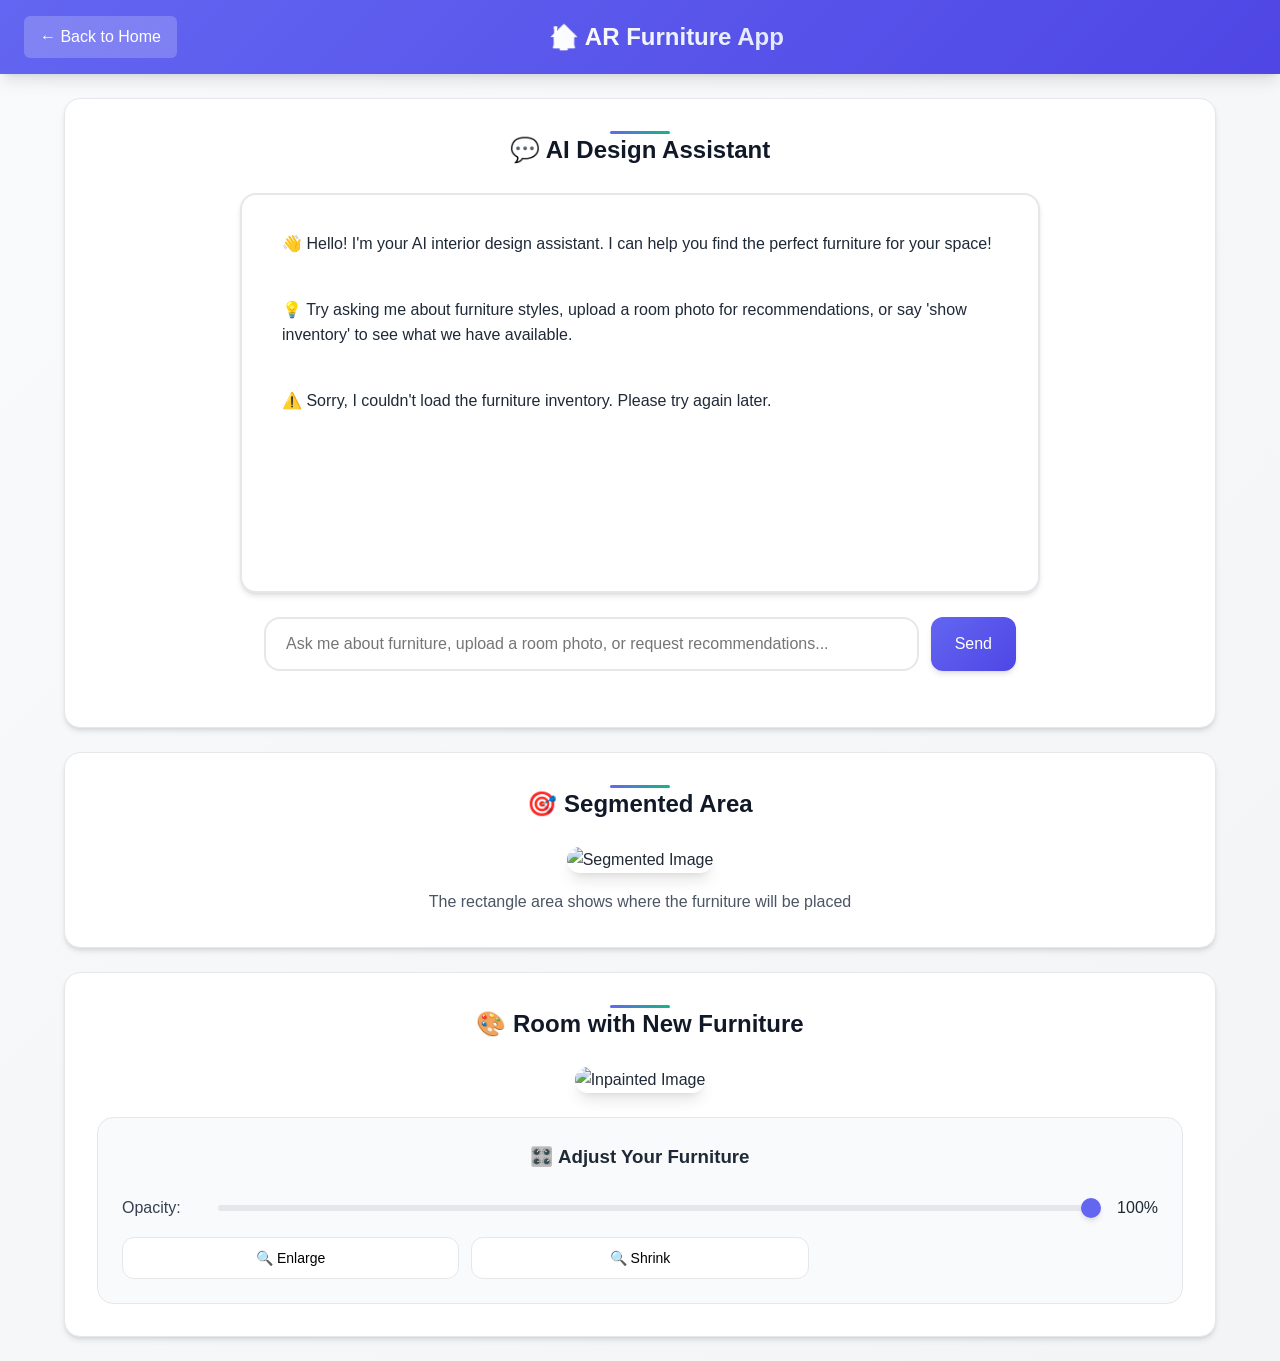
==== commit 4e74bf2c: "Docs: add comprehensive comments to frontend functions for professor walkthrough" ====
--- a/frontend/index.html
+++ b/frontend/index.html
@@ -105,7 +105,7 @@
             <div class="text-center">
                 <img id="segmentedImage" src="" alt="Segmented Image" class="furniture-image">
                 <p class="mt-4" style="color: var(--gray-600);">
-                    The red area shows where the furniture will be placed
+                    The rectangle area shows where the furniture will be placed
                 </p>
         </div>
         </section>
@@ -145,7 +145,7 @@
             id="ar-model"
             src=""
             ar
-            ar-modes="scene-viewer quick-look"
+            ar-modes="scene-viewer"
             camera-controls
             auto-rotate
             shadow-intensity="1"
@@ -164,13 +164,10 @@
     <!-- QR Code Modal -->
     <div id="qr-modal">
         <div id="qr-container">
-            <h3>📱 Scan with Your Phone</h3>
+            <h3>📱 Scan with Your Phone (Android)</h3>
             <div style="background: var(--gray-100); padding: var(--spacing-4); border-radius: var(--radius-lg); margin-bottom: var(--spacing-4);">
                 <p style="color: var(--gray-700); font-size: var(--font-size-sm); margin-bottom: var(--spacing-2);">
                     <strong>📱 For Android:</strong> Open your camera app and point it at the QR code
-                </p>
-                <p style="color: var(--gray-700); font-size: var(--font-size-sm); margin-bottom: var(--spacing-2);">
-                    <strong>📱 For iPhone:</strong> Open Safari and scan with camera, or use Quick Look
                 </p>
                         <p style="color: var(--gray-600); font-size: var(--font-size-xs);">
                             💡 Make sure your phone is on the same Wi-Fi network as this computer
@@ -202,40 +199,45 @@
         // Configuration
         const host = window.location.hostname || '127.0.0.1';
         const backendUrl = `http://${host}:8000`;
-        // Global variables
-        let fabricCanvas;
-        let selectedFurniture = "";
-        let sortedSofas = [];
-        let sofaDetails = {};
+        
+        // Global variables for state management
+        let fabricCanvas;        // Fabric.js canvas instance for drawing masks
+        let selectedFurniture = "";  // Currently selected furniture name
+        let sortedSofas = [];    // Ranked list of sofas from backend recommendation
+        let sofaDetails = {};    // Metadata (price, description, etc.) for each sofa
         // Initialize the app
         document.addEventListener('DOMContentLoaded', function() {
             initializeApp();
         });
         async function initializeApp() {
-            // Initialize chatbot
+            // Initialize chatbot with welcome messages
             addChatbotMessage("👋 Hello! I'm your AI interior design assistant. I can help you find the perfect furniture for your space!");
             addChatbotMessage("💡 Try asking me about furniture styles, upload a room photo for recommendations, or say 'show inventory' to see what we have available.");
-            // Load initial furniture data
+            
+            // Load furniture inventory and metadata from backend
             await loadInitialFurnitureData();
-            // Set up canvas click handler
+            
+            // Set up canvas click handler - clicking canvas opens file picker
             document.getElementById("main-canvas").addEventListener("click", function() {
                 document.getElementById("imageUpload").click();
             });
-            // Set up opacity slider
+            
+            // Set up opacity slider for furniture adjustment
             const opacitySlider = document.getElementById("opacity");
             const opacityValue = document.getElementById("opacityValue");
             opacitySlider.addEventListener('input', function() {
                 opacityValue.textContent = Math.round(this.value * 100) + '%';
             });
         }
-        // Load initial furniture data
+        // Load initial furniture data from backend
         async function loadInitialFurnitureData() {
             try {
                 showLoading(true);
+                // Fetch furniture inventory, metadata, and thumbnail URLs from backend
                 const response = await fetch(`${backendUrl}/get-initial-furniture`);
                 if (!response.ok) throw new Error('Failed to load furniture data');
                 const data = await response.json();
-                window.sofaDetails = data.sofa_details;
+                window.sofaDetails = data.sofa_details;  // Store globally for later use
                 console.log("Initial furniture data loaded:", window.sofaDetails);
                 // Don't auto-display inventory - only show when user requests it
             } catch (error) {
@@ -249,19 +251,23 @@
         function showLoading(show) {
             document.getElementById('loading-overlay').style.display = show ? 'flex' : 'none';
         }
-        // Load image to canvas
+        // Load image to canvas and trigger recommendation
         async function loadImageToCanvas(event) {
             const file = event.target.files[0];
             if (!file) return;
             showLoading(true);
             addChatbotMessage("📸 Processing your room image...");
+            
             const reader = new FileReader();
             reader.onload = async function(e) {
+                // Create image object for canvas display
                 const imgObj = new Image();
                 imgObj.src = e.target.result;
                 imgObj.onload = function() {
-                    initializeCanvas(imgObj);
+                    initializeCanvas(imgObj);  // Set up Fabric.js canvas with the image
                 };
+                
+                // Send image to backend for feature extraction and recommendation
                 let formData = new FormData();
                 formData.append("file", file);
                 try {
@@ -274,8 +280,11 @@
                     }
                     const result = await response.json();
                     console.log("Backend Response:", result);
+                    
+                    // Store ranked sofas and metadata for "Show me another" functionality
                     window.sortedSofas = result.sorted_sofas;
                     window.sofaDetails = result.sofa_details;
+                    
                     if (result.suggested_furniture) {
                         displaySuggestedFurniture(result.suggested_furniture);
                         addChatbotMessage(`🎯 Perfect! I found a great match: ${result.suggested_furniture.name}`);
@@ -293,11 +302,14 @@
             };
             reader.readAsDataURL(file);
         }
-        // Display suggested furniture
+        // Display suggested furniture in the UI
         function displaySuggestedFurniture(furniture) {
+            // Update furniture card with name, image, price, and description
             document.getElementById("suggestedFurnitureName").textContent = furniture.name;
             document.getElementById("suggestedFurnitureImage").src = furniture.thumbnail;
             document.getElementById("suggestedFurniturePrice").textContent = `$${furniture.price}`;
+            
+            // Display match score (from image similarity or text similarity)
             if (typeof furniture.similarity_score !== 'undefined') {
                 const pct = Math.round(Math.max(0, Math.min(1, furniture.similarity_score)) * 100);
                 document.getElementById("suggestedFurnitureScore").textContent = `Match score: ${pct}%`;
@@ -311,52 +323,63 @@
             document.getElementById("suggestedFurnitureDescription").textContent = furniture.description;
             document.getElementById("suggested-furniture-section").style.display = 'block';
         }
-        // Initialize Fabric.js canvas
+        // Initialize Fabric.js canvas with uploaded image
         function initializeCanvas(imageObj) {
             const canvasElement = document.getElementById("main-canvas");
             if (!fabricCanvas) {
+                // Create new Fabric.js canvas instance
                 fabricCanvas = new fabric.Canvas("main-canvas", {
                     isDrawingMode: false,
                     backgroundColor: "white",
                 });
             } else {
-                fabricCanvas.clear();
-            }
+                fabricCanvas.clear();  // Clear existing content
+            }
+            
+            // Set canvas dimensions (max 800x600)
             let maxCanvasWidth = 800;
             let maxCanvasHeight = 600;
             fabricCanvas.setWidth(maxCanvasWidth);
             fabricCanvas.setHeight(maxCanvasHeight);
+            
+            // Calculate scale factor to fit image within canvas bounds
             let scaleFactor = Math.min(
                 maxCanvasWidth / imageObj.width,
                 maxCanvasHeight / imageObj.height
             );
             let scaledWidth = imageObj.width * scaleFactor;
             let scaledHeight = imageObj.height * scaleFactor;
+            
+            // Create Fabric.js image object (non-selectable, non-interactive)
             const fabricImage = new fabric.Image(imageObj, {
-                left: (maxCanvasWidth - scaledWidth) / 2,
-                top: (maxCanvasHeight - scaledHeight) / 2,
+                left: (maxCanvasWidth - scaledWidth) / 2,  // Center horizontally
+                top: (maxCanvasHeight - scaledHeight) / 2,  // Center vertically
                 scaleX: scaleFactor,
                 scaleY: scaleFactor,
-                selectable: false,
-                evented: false,
+                selectable: false,  // Prevent user from moving/resizing the background
+                evented: false,     // Prevent user interaction with background
             });
+            
             fabricCanvas.add(fabricImage);
             fabricCanvas.renderAll();
-            document.getElementById("toolbar").style.display = "flex";
+            document.getElementById("toolbar").style.display = "flex";  // Show drawing tools
             addChatbotMessage("✅ Image loaded! Use the tools above to mark the furniture area you want to replace.");
         }
-        // Canvas tools
+        // Canvas drawing tools for mask creation
         function enableBrushTool() {
             if (!fabricCanvas) return;
-            fabricCanvas.isDrawingMode = true;
-            fabricCanvas.freeDrawingBrush.width = 10;
-            fabricCanvas.freeDrawingBrush.color = "red";
+            fabricCanvas.isDrawingMode = true;  // Enable free drawing
+            fabricCanvas.freeDrawingBrush.width = 10;  // Set brush size
+            fabricCanvas.freeDrawingBrush.color = "red";  // Red color for mask
             updateToolbarActive('brush');
         }
+        
         function enableRectangleSelection() {
             if (!fabricCanvas) return;
-            fabricCanvas.isDrawingMode = false;
+            fabricCanvas.isDrawingMode = false;  // Disable free drawing
             let rect, isDrawing = false;
+            
+            // Mouse down: start drawing rectangle
             fabricCanvas.on('mouse:down', function(o) {
                 const pointer = fabricCanvas.getPointer(o.e);
                 isDrawing = true;
@@ -365,13 +388,15 @@
                     top: pointer.y,
                     width: 0,
                     height: 0,
-                    fill: "rgba(255, 0, 0, 0.5)",
-                    stroke: "red",
+                    fill: "rgba(255, 0, 0, 0.5)",  // Semi-transparent red fill
+                    stroke: "red",  // Red border
                     strokeWidth: 2,
-                    selectable: false,
+                    selectable: false,  // Prevent user from selecting the rectangle
                 });
                 fabricCanvas.add(rect);
             });
+            
+            // Mouse move: resize rectangle while dragging
             fabricCanvas.on('mouse:move', function(o) {
                 if (!isDrawing || !rect) return;
                 const pointer = fabricCanvas.getPointer(o.e);
@@ -381,16 +406,19 @@
                 });
                 fabricCanvas.renderAll();
             });
+            
+            // Mouse up: finish drawing rectangle
             fabricCanvas.on('mouse:up', function() {
                 isDrawing = false;
             });
             updateToolbarActive('rectangle');
         }
+        
         function enableEraser() {
             if (!fabricCanvas) return;
-            fabricCanvas.isDrawingMode = true;
-            fabricCanvas.freeDrawingBrush.width = 20;
-            fabricCanvas.freeDrawingBrush.color = "white";
+            fabricCanvas.isDrawingMode = true;  // Enable free drawing
+            fabricCanvas.freeDrawingBrush.width = 20;  // Larger brush for erasing
+            fabricCanvas.freeDrawingBrush.color = "white";  // White color to "erase" red mask
             updateToolbarActive('eraser');
         }
         function clearMask() {
@@ -538,18 +566,20 @@
                 setTimeout(() => resolve('127.0.0.1'), 3000); // fallback
             });
         }
-        // Show QR code for AR
+        // Generate QR code for Android AR viewing
         async function showQRCode() {
             const modelViewer = document.querySelector('model-viewer');
             if (!modelViewer || !modelViewer.src) {
                 addChatbotMessage("❌ No furniture selected for AR viewing.");
                 return;
             }
-            // Show modal immediately
+            
+            // Show QR modal immediately
             document.getElementById('qr-modal').style.display = 'flex';
             const qrCodeElement = document.getElementById('qr-code');
             qrCodeElement.innerHTML = '<div class="loading" style="margin: 0 auto;"></div>';
-            // Use the correct IP address for mobile access
+            
+            // Use fixed IP address for mobile access (replace localhost with LAN IP)
             const localIP = '192.168.0.7'; // Fixed IP address
             let fileUrl = modelViewer.src;
             // Replace any localhost/127.0.0.1 with the actual IP address
@@ -559,23 +589,27 @@
             console.log("Using IP for QR:", localIP);
             console.log("File URL for QR:", fileUrl);
             console.log("QRCode library available:", typeof QRCode !== 'undefined');
+            
             // Create AR viewer URL instead of direct GLB URL
             const modelName = fileUrl.split('/').pop().replace('.glb', '');
             const arViewerUrl = `http://${localIP}:3000/ar-viewer.html?model=${modelName}`;
+            
             // Update the direct link display
             document.getElementById('direct-ar-link').innerHTML = `
                 <a href="${arViewerUrl}" target="_blank" style="color: var(--primary-color);">
                     ${arViewerUrl}
                 </a>
             `;
-            // Use Google Scene Viewer for direct AR access
+            
+            // Build Google Scene Viewer intent URL for Android AR
             const modelUrl = encodeURIComponent(fileUrl);
             const intentUrl = `https://arvr.google.com/scene-viewer/1.0?file=${modelUrl}&mode=ar_only`;
             console.log("QR Code URL:", intentUrl);
             console.log("Generating QR for URL:", intentUrl);
-            // Try multiple QR code generation methods
+            
+            // Try multiple QR code generation methods with fallbacks
             try {
-                // Method 1: Try toCanvas
+                // Method 1: Try toCanvas (renders QR directly to canvas element)
                 QRCode.toCanvas(qrCodeElement, intentUrl, { 
                     width: 200,
                     margin: 2,
@@ -587,7 +621,7 @@
                 }, function(error) {
                     if (error) {
                         console.error("Canvas QR generation failed:", error);
-                        // Method 2: Try toDataURL
+                        // Method 2: Try toDataURL (generates QR as image data URL)
                         QRCode.toDataURL(intentUrl, { 
                             width: 200,
                             margin: 2,
@@ -599,7 +633,7 @@
                         }, function(err, url) {
                             if (err) {
                                 console.error("DataURL QR generation failed:", err);
-                                // Method 3: Fallback to image URL
+                                // Method 3: Fallback to manual URL display
                                 qrCodeElement.innerHTML = `
                                     <div style="text-align: center; color: var(--danger-color); padding: 20px;">
                                         <p>❌ QR code generation failed</p>
